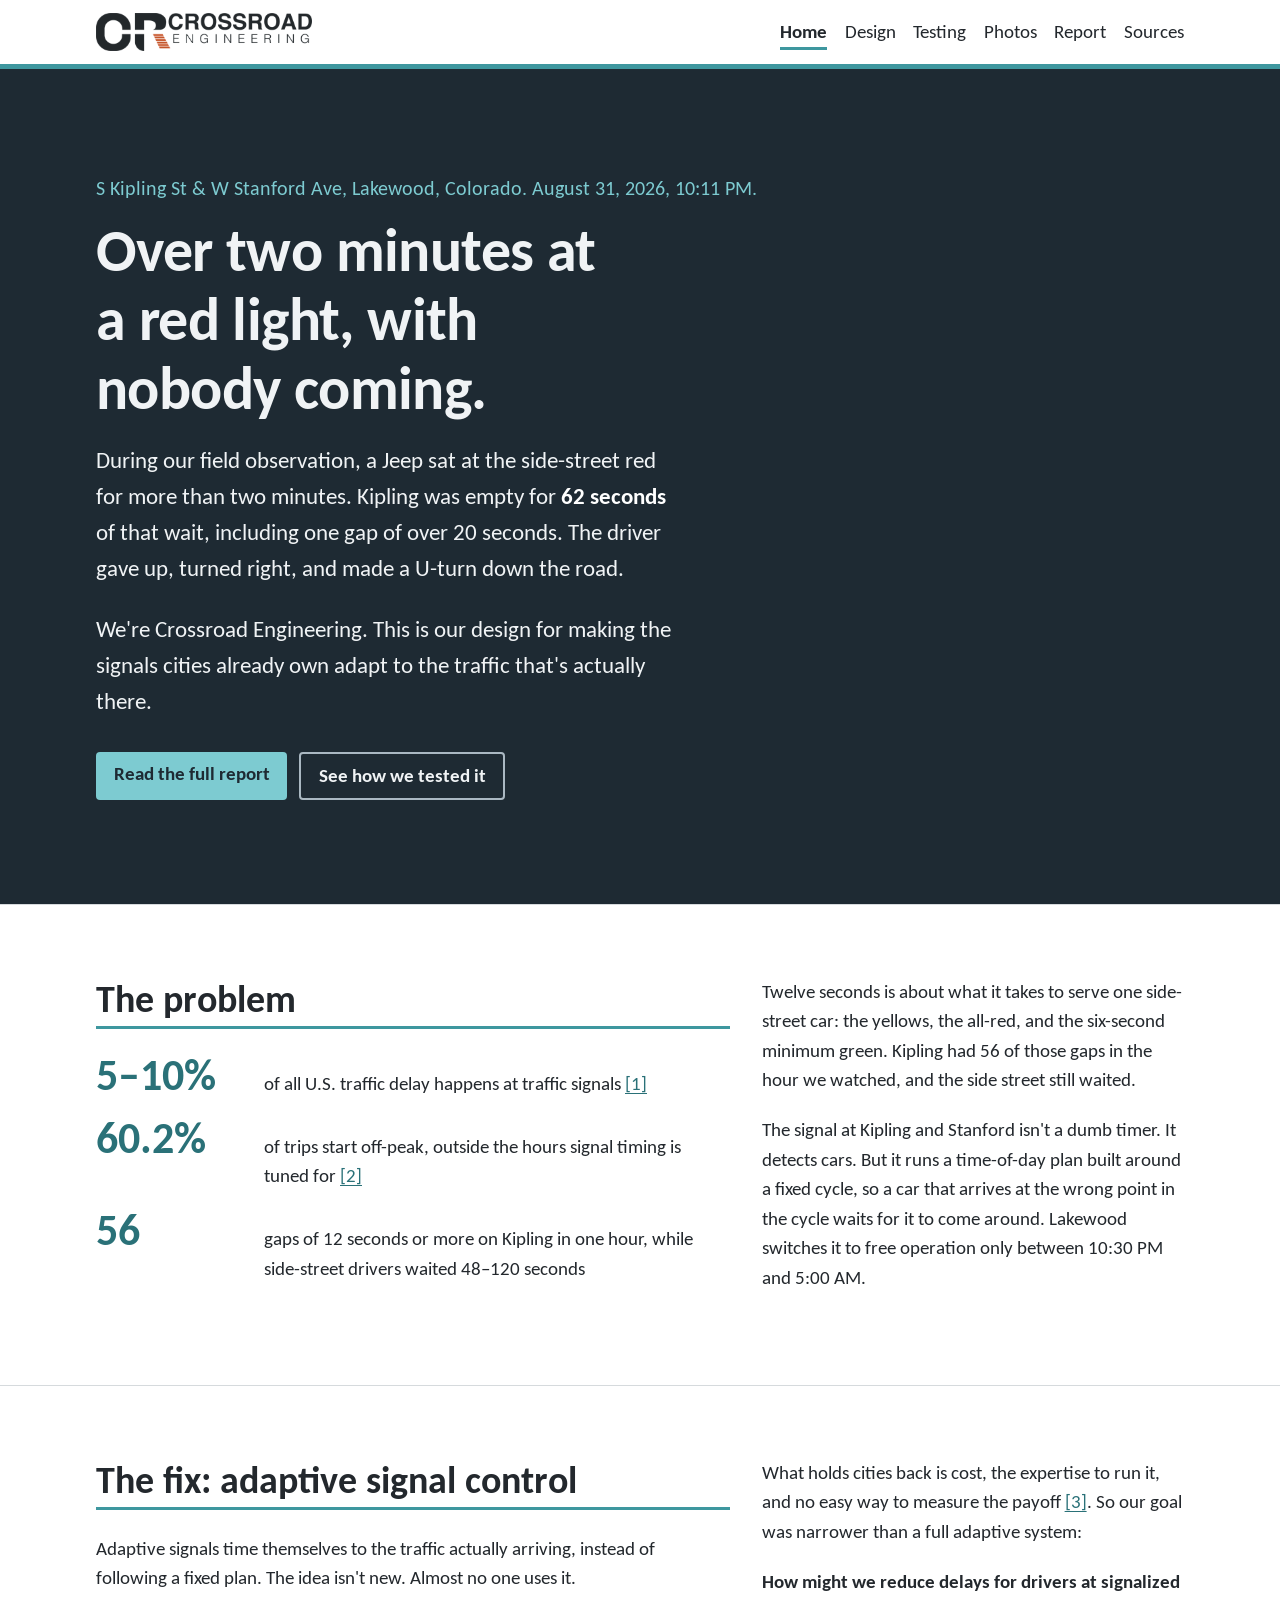
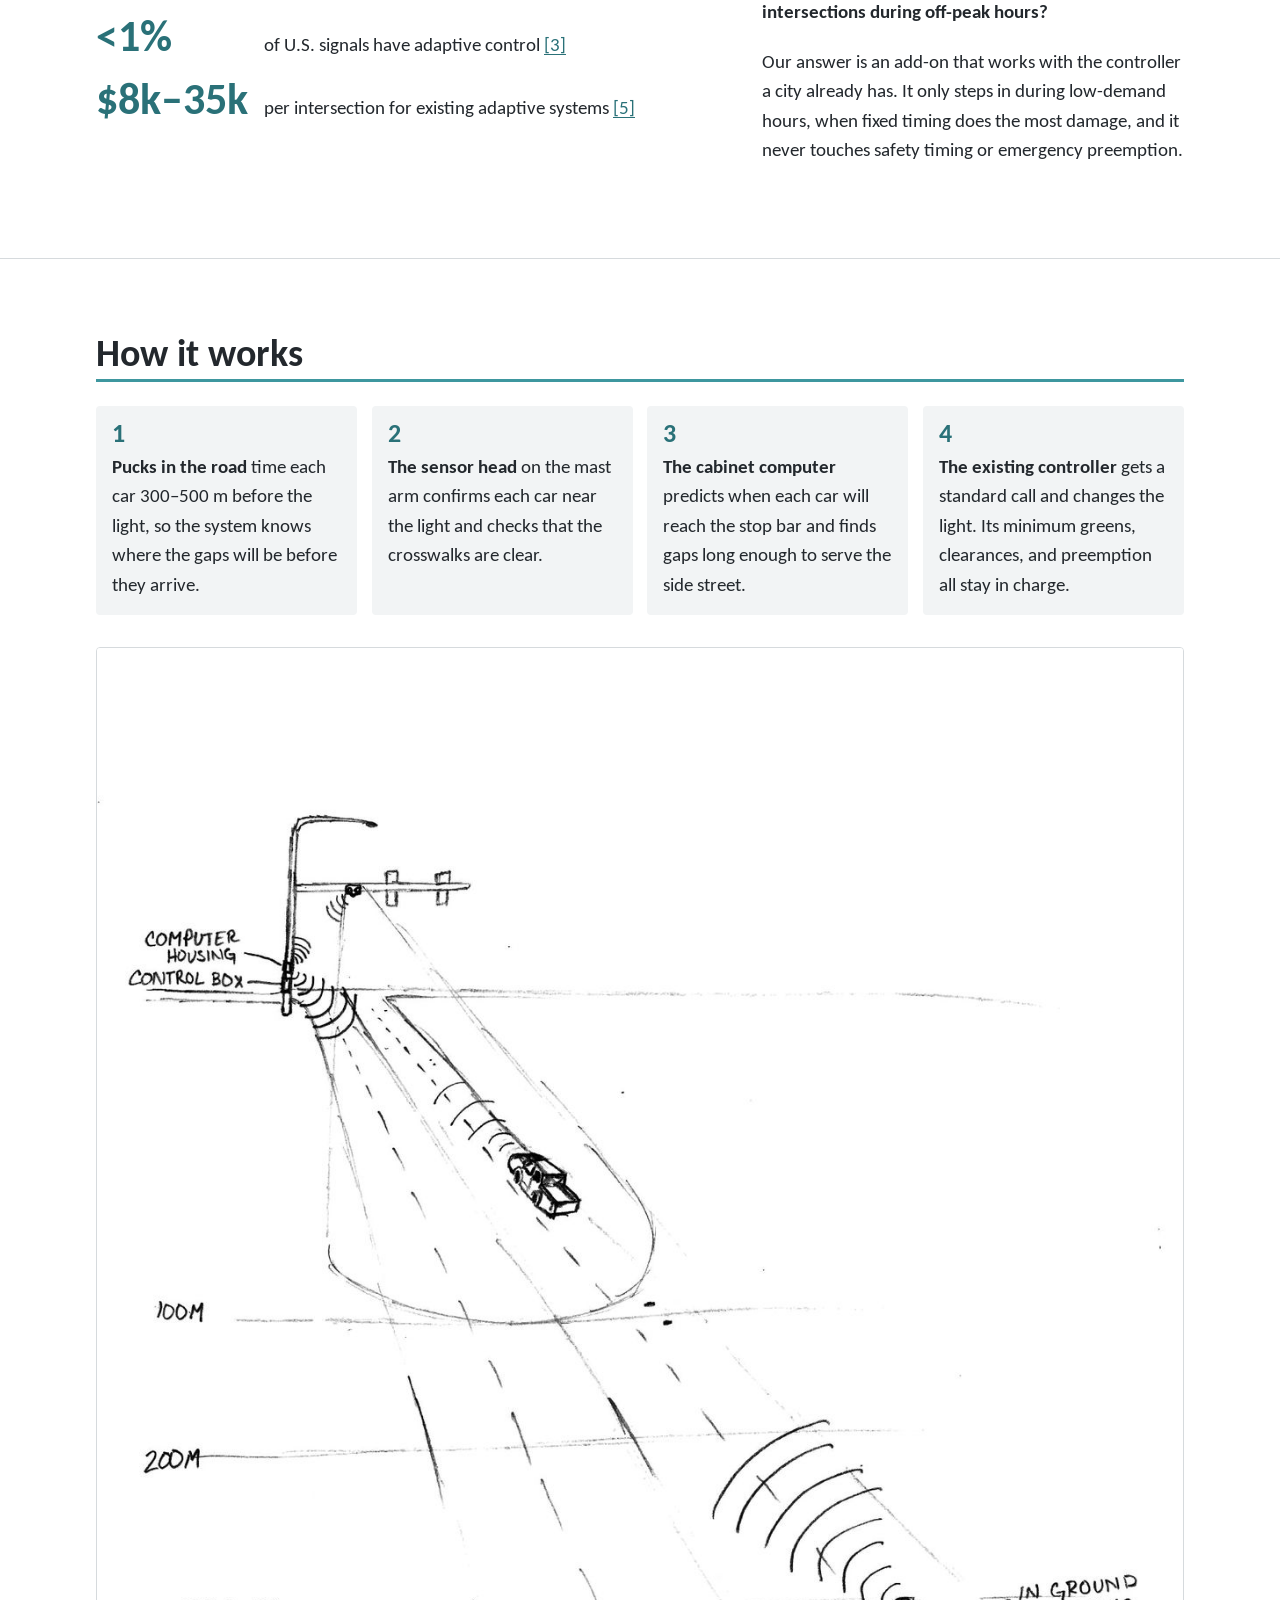
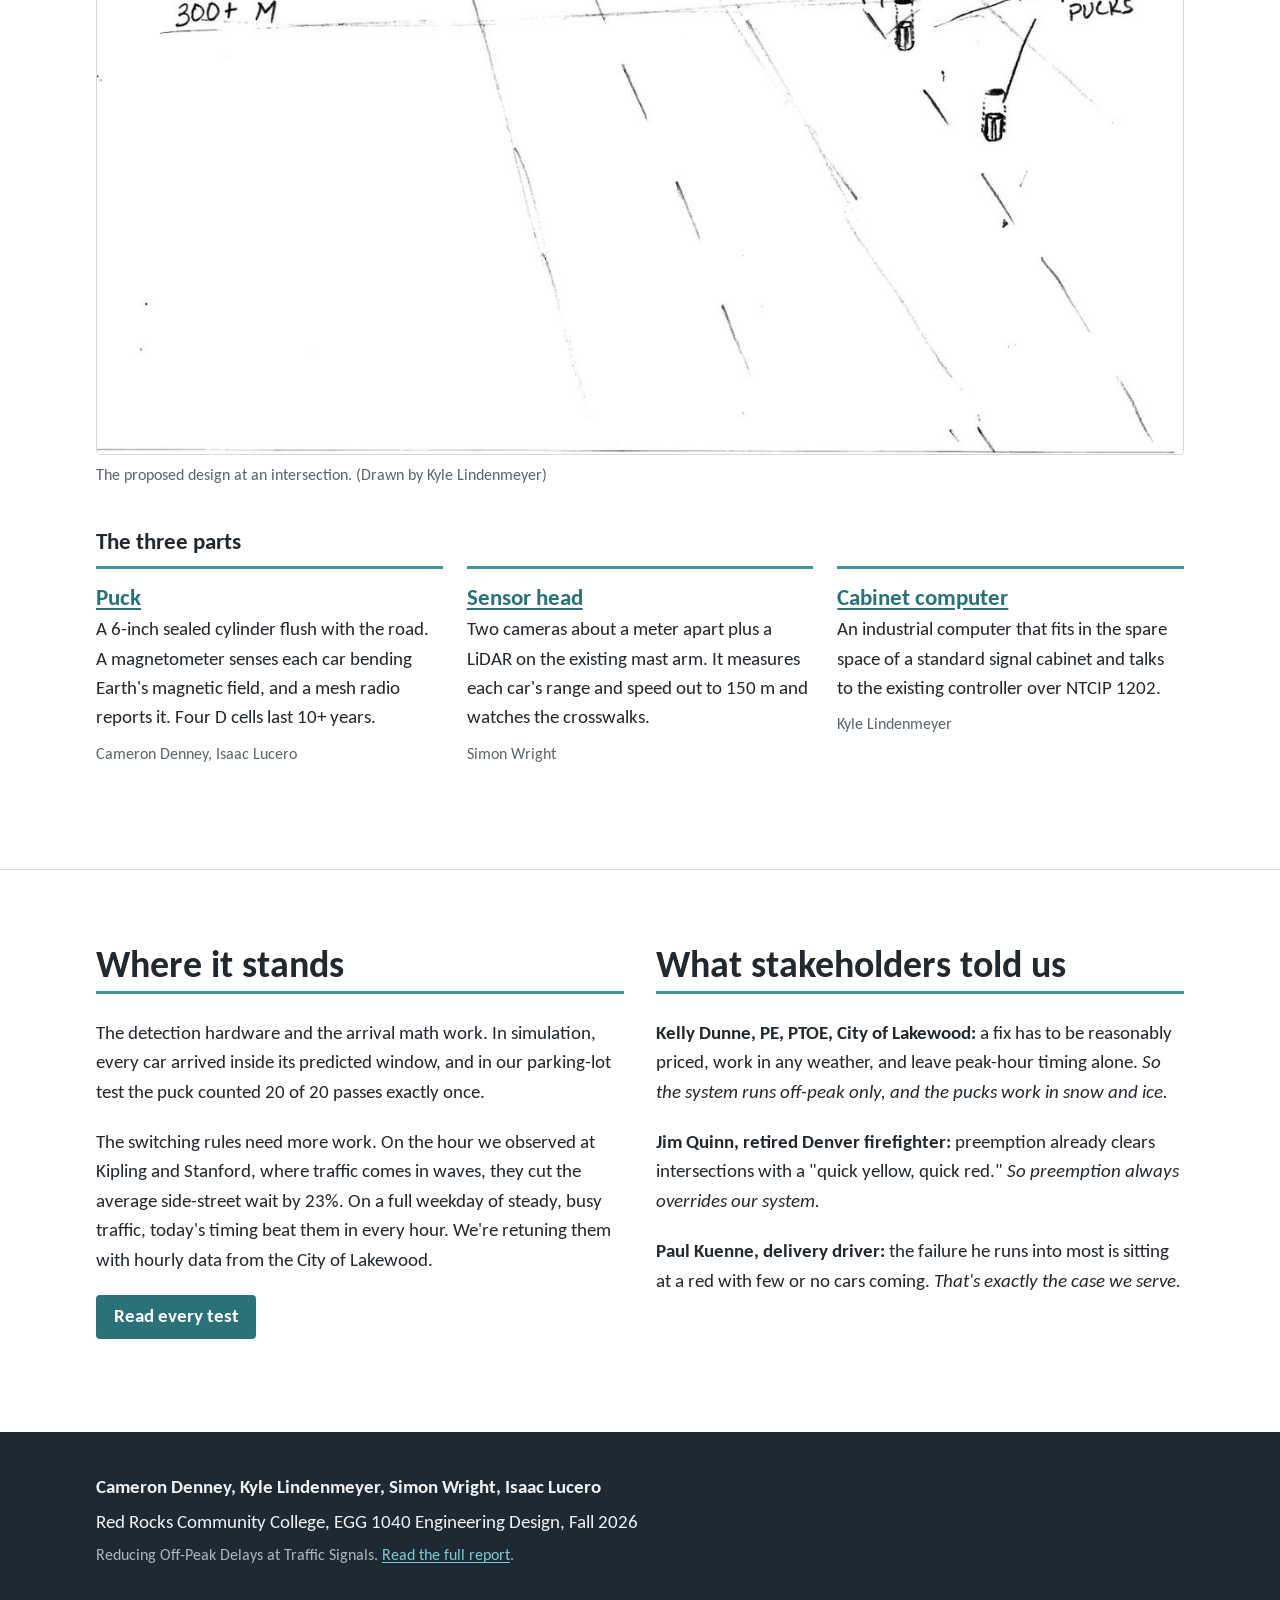
==== index.html @ 7c09c802 "Add project site Built site, then added information from report" ====
<!DOCTYPE html>
<html lang="en">
<head>
<meta charset="utf-8">
<meta name="viewport" content="width=device-width, initial-scale=1">
<title>Crossroad Engineering: Reducing Off-Peak Delays at Traffic Signals</title>
<meta name="description" content="A low-cost add-on that makes existing traffic signals adaptive during off-peak hours.">
<link rel="stylesheet" href="assets/css/style.css">
<link rel="icon" href="assets/img/favicon.png" type="image/png">
</head>
<body>
<a href="#main" class="skip">Skip to content</a>
<header class="site-header">
  <div class="wrap">
    <a class="brand" href="index.html"><img src="assets/img/team-logo.png" alt="Crossroad Engineering, home" width="640" height="114"></a>
    <nav class="site-nav" aria-label="Main">
      <ul>
        <li><a href="index.html" aria-current="page">Home</a></li>
        <li><a href="design.html">Design</a></li>
        <li><a href="testing.html">Testing</a></li>
        <li><a href="gallery.html">Photos</a></li>
        <li><a href="report.html">Report</a></li>
        <li><a href="sources.html">Sources</a></li>
      </ul>
    </nav>
  </div>
</header>
<main id="main">
<!-- ============ HOME ============ -->
<section class="hero">
  <div class="wrap">
    <p class="when">S Kipling St &amp; W Stanford Ave, Lakewood, Colorado. August 31, 2026, 10:11 PM.</p>
    <h1>Over two minutes at a red light, with nobody coming.</h1>
    <p class="lede">During our field observation, a Jeep sat at the side-street red for more than two minutes. Kipling was empty for <strong>62 seconds</strong> of that wait, including one gap of over 20 seconds. The driver gave up, turned right, and made a U-turn down the road.</p>
    <p class="lede">We're Crossroad Engineering. This is our design for making the signals cities already own adapt to the traffic that's actually there.</p>
    <div class="hero-links">
      <a class="button" href="report.html">Read the full report</a>
      <a class="button secondary" href="testing.html">See how we tested it</a>
    </div>
  </div>
</section>

<section id="problem">
  <div class="wrap split wide-left">
    <div>
      <div class="rule-head"><h2>The problem</h2></div>
      <ul class="numbers">
        <li><b>5&ndash;10%</b> <span>of all U.S. traffic delay happens at traffic signals <a href="sources.html#ref-1">[1]</a></span></li>
        <li><b>60.2%</b> <span>of trips start off-peak, outside the hours signal timing is tuned for <a href="sources.html#ref-2">[2]</a></span></li>
        <li><b>56</b> <span>gaps of 12 seconds or more on Kipling in one hour, while side-street drivers waited 48&ndash;120 seconds</span></li>
      </ul>
    </div>
    <div class="text">
      <p>Twelve seconds is about what it takes to serve one side-street car: the yellows, the all-red, and the six-second minimum green. Kipling had 56 of those gaps in the hour we watched, and the side street still waited.</p>
      <p>The signal at Kipling and Stanford isn't a dumb timer. It detects cars. But it runs a time-of-day plan built around a fixed cycle, so a car that arrives at the wrong point in the cycle waits for it to come around. Lakewood switches it to free operation only between 10:30 PM and 5:00 AM.</p>
    </div>
  </div>
</section>

<section id="fix">
  <div class="wrap split wide-left">
    <div>
      <div class="rule-head"><h2>The fix: adaptive signal control</h2></div>
      <p class="text">Adaptive signals time themselves to the traffic actually arriving, instead of following a fixed plan. The idea isn't new. Almost no one uses it.</p>
      <ul class="numbers">
        <li><b>&lt;1%</b> <span>of U.S. signals have adaptive control <a href="sources.html#ref-3">[3]</a></span></li>
        <li><b>$8k&ndash;35k</b> <span>per intersection for existing adaptive systems <a href="sources.html#ref-5">[5]</a></span></li>
      </ul>
    </div>
    <div class="text">
      <p>What holds cities back is cost, the expertise to run it, and no easy way to measure the payoff <a href="sources.html#ref-3">[3]</a>. So our goal was narrower than a full adaptive system:</p>
      <p><strong>How might we reduce delays for drivers at signalized intersections during off-peak hours?</strong></p>
      <p>Our answer is an add-on that works with the controller a city already has. It only steps in during low-demand hours, when fixed timing does the most damage, and it never touches safety timing or emergency preemption.</p>
    </div>
  </div>
</section>

<section id="how">
  <div class="wrap">
    <div class="rule-head"><h2>How it works</h2></div>
    <ol class="flow">
      <li><strong>Pucks in the road</strong> time each car 300&ndash;500 m before the light, so the system knows where the gaps will be before they arrive.</li>
      <li><strong>The sensor head</strong> on the mast arm confirms each car near the light and checks that the crosswalks are clear.</li>
      <li><strong>The cabinet computer</strong> predicts when each car will reach the stop bar and finds gaps long enough to serve the side street.</li>
      <li><strong>The existing controller</strong> gets a standard call and changes the light. Its minimum greens, clearances, and preemption all stay in charge.</li>
    </ol>

    <figure style="margin-top:2rem">
      <a href="assets/photos/final-design-overview.jpg"><img src="assets/photos/final-design-overview.jpg" alt="Drawing of the intersection: pucks in the approach lane, the sensor head on the mast arm, and the signal cabinet at the corner" loading="lazy"></a>
      <figcaption>The proposed design at an intersection. (Drawn by Kyle Lindenmeyer)</figcaption>
    </figure>

    <h3 style="margin-top:2.5rem">The three parts</h3>
    <ul class="parts">
      <li>
        <h3><a href="design.html#puck">Puck</a></h3>
        <p>A 6-inch sealed cylinder flush with the road. A magnetometer senses each car bending Earth's magnetic field, and a mesh radio reports it. Four D cells last 10+ years.</p>
        <p class="who">Cameron Denney, Isaac Lucero</p>
      </li>
      <li>
        <h3><a href="design.html#fusion">Sensor head</a></h3>
        <p>Two cameras about a meter apart plus a LiDAR on the existing mast arm. It measures each car's range and speed out to 150 m and watches the crosswalks.</p>
        <p class="who">Simon Wright</p>
      </li>
      <li>
        <h3><a href="design.html#compute">Cabinet computer</a></h3>
        <p>An industrial computer that fits in the spare space of a standard signal cabinet and talks to the existing controller over NTCIP 1202.</p>
        <p class="who">Kyle Lindenmeyer</p>
      </li>
    </ul>
  </div>
</section>

<section id="status">
  <div class="wrap split">
    <div class="text">
      <div class="rule-head"><h2>Where it stands</h2></div>
      <p>The detection hardware and the arrival math work. In simulation, every car arrived inside its predicted window, and in our parking-lot test the puck counted 20 of 20 passes exactly once.</p>
      <p>The switching rules need more work. On the hour we observed at Kipling and Stanford, where traffic comes in waves, they cut the average side-street wait by 23%. On a full weekday of steady, busy traffic, today's timing beat them in every hour. We're retuning them with hourly data from the City of Lakewood.</p>
      <p><a class="button on-light" href="testing.html">Read every test</a></p>
    </div>
    <div class="text">
      <div class="rule-head"><h2>What stakeholders told us</h2></div>
      <p><strong>Kelly Dunne, PE, PTOE, City of Lakewood:</strong> a fix has to be reasonably priced, work in any weather, and leave peak-hour timing alone. <em>So the system runs off-peak only, and the pucks work in snow and ice.</em></p>
      <p><strong>Jim Quinn, retired Denver firefighter:</strong> preemption already clears intersections with a "quick yellow, quick red." <em>So preemption always overrides our system.</em></p>
      <p><strong>Paul Kuenne, delivery driver:</strong> the failure he runs into most is sitting at a red with few or no cars coming. <em>That's exactly the case we serve.</em></p>
    </div>
  </div>
</section>
</main>
<footer class="site-footer">
  <div class="wrap">
    <p class="names">Cameron Denney, Kyle Lindenmeyer, Simon Wright, Isaac Lucero</p>
    <p>Red Rocks Community College, EGG 1040 Engineering Design, Fall 2026</p>
    <p class="small">Reducing Off-Peak Delays at Traffic Signals. <a href="report.html">Read the full report</a>.</p>
  </div>
</footer>

</body>
</html>
---- assets/css/style.css ----
/* ============================================================
   Crossroad Engineering project site
   I kept the same look as the poster: the teal, the dark band,
   and Carlito (the free twin of Calibri). Most people will get
   here from the QR code on the poster, so I built everything for
   a phone screen first and let it widen out on a laptop.
   ============================================================ */

@import url("https://fonts.googleapis.com/css2?family=Carlito:ital,wght@0,400;0,700;1,400&display=swap");

:root {
  --teal: #3e979f;        /* the poster's header teal, for lines and fills */
  --teal-text: #2a7178;   /* darker teal for links. The poster teal is too light to read as text on white */
  --teal-fill: #dfeff0;
  --ink: #23282d;
  --muted: #5a646c;
  --soft: #f2f4f5;
  --line: #d6dadd;
  --band: #1e2a33;        /* same dark as the poster's bottom third */
  --band-text: #f0f3f5;
  --band-accent: #7dcbd1;
  --band-muted: #aab8c2;
  --red: #b53636;
  --green: #2e7d46;

  --measure: 42rem;       /* keeps lines around 70 characters so they're easy to read */
  --wide: 72rem;
  --gap: clamp(1rem, 4vw, 2rem);
}

* { box-sizing: border-box; }

html { -webkit-text-size-adjust: 100%; }

body {
  margin: 0;
  font-family: Carlito, Calibri, "Segoe UI", system-ui, sans-serif;
  font-size: 1.1875rem;            /* 19 px, since Calibri runs small */
  line-height: 1.55;
  color: var(--ink);
  background: #fff;
}

img, svg { max-width: 100%; height: auto; display: block; }

a { color: var(--teal-text); text-underline-offset: 0.15em; }
a:hover { color: var(--ink); }
:focus-visible { outline: 3px solid var(--teal); outline-offset: 3px; border-radius: 2px; }

h1, h2, h3, h4 { line-height: 1.15; margin: 0 0 0.5em; font-weight: 700; }
h1 { font-size: clamp(2.3rem, 7vw, 3.75rem); letter-spacing: -0.01em; }
h2 { font-size: clamp(1.75rem, 4.5vw, 2.4rem); }
h3 { font-size: 1.45rem; }
h4 { font-size: 1.15rem; }
p, ul, ol, table, figure { margin: 0 0 1.1em; }
ul, ol { padding-left: 1.2em; }
li + li { margin-top: 0.3em; }

/* ---------- Layout ---------- */
.wrap { max-width: var(--wide); margin: 0 auto; padding: 0 var(--gap); }
.text { max-width: var(--measure); }

section { padding: clamp(2.5rem, 7vw, 4.5rem) 0; }
section + section { border-top: 1px solid var(--line); }

/* Same section header as the poster: bold, with the teal line under it */
.rule-head { border-bottom: 3px solid var(--teal); padding-bottom: 0.3rem; margin-bottom: 1.5rem; }
.rule-head h2, .rule-head h1 { margin: 0; }

/* ---------- Site header ---------- */
.site-header {
  border-bottom: 5px solid var(--teal);
  background: #fff;
}
.site-header .wrap {
  display: flex; flex-wrap: wrap; align-items: center; justify-content: space-between;
  gap: 0.5rem 1.5rem; padding-top: 0.8rem; padding-bottom: 0.8rem;
}
.brand { font-weight: 700; font-size: 1.25rem; color: var(--ink); text-decoration: none; }
.brand span { color: var(--muted); font-weight: 400; }
.site-nav ul { list-style: none; margin: 0; padding: 0; display: flex; flex-wrap: wrap; gap: 0.25rem 1.1rem; }
.site-nav li + li { margin-top: 0; }
.site-nav a { text-decoration: none; color: var(--ink); padding: 0.25rem 0; border-bottom: 3px solid transparent; }
.site-nav a:hover { border-bottom-color: var(--line); }
.site-nav a[aria-current="page"] { border-bottom-color: var(--teal); font-weight: 700; }

/* ---------- Home page opener ----------
   I wanted the Jeep from Kyle's field observation to be the first
   thing people see, big on the dark band like the poster's bottom
   third. Everything else on the site stays quiet next to it. */
.hero { background: var(--band); color: var(--band-text); padding: clamp(3rem, 10vw, 6.5rem) 0; border: 0; }
.hero .when { color: var(--band-accent); font-size: 1.25rem; margin-bottom: 0.75rem; }
.hero h1 { max-width: 18ch; margin-bottom: 1.25rem; }
.hero .lede { font-size: clamp(1.2rem, 2.6vw, 1.45rem); max-width: 36rem; color: var(--band-text); }
.hero .lede strong { color: #fff; }
.hero-links { display: flex; flex-wrap: wrap; gap: 0.75rem; margin-top: 2rem; }

.button {
  display: inline-block; padding: 0.65rem 1.1rem; border-radius: 4px;
  font-weight: 700; text-decoration: none; line-height: 1.2;
  background: var(--band-accent); color: var(--band);
}
.button:hover { background: #fff; color: var(--band); }
.button.secondary { background: transparent; color: var(--band-text); border: 2px solid var(--band-muted); }
.button.secondary:hover { border-color: #fff; color: #fff; }
.button.on-light { background: var(--teal-text); color: #fff; }
.button.on-light:hover { background: var(--ink); color: #fff; }

/* ---------- Big-number rows, same idea as the poster ---------- */
.numbers { list-style: none; padding: 0; margin: 0 0 1.5rem; display: grid; gap: 1.1rem; }
.numbers li { display: grid; grid-template-columns: 8rem 1fr; gap: 1rem; align-items: baseline; margin: 0; }
.numbers b { font-size: clamp(2rem, 6vw, 2.75rem); line-height: 1; color: var(--teal-text); white-space: nowrap; }

/* ---------- Two-column blocks ---------- */
.split { display: grid; gap: var(--gap); }
@media (min-width: 52rem) {
  .split { grid-template-columns: 1fr 1fr; align-items: start; }
  .split.wide-left { grid-template-columns: 3fr 2fr; }
}

/* ---------- The three subsystems ---------- */
.parts { display: grid; gap: 1.5rem; list-style: none; padding: 0; }
@media (min-width: 52rem) { .parts { grid-template-columns: repeat(3, 1fr); } }
.parts li { margin: 0; padding-top: 0.9rem; border-top: 3px solid var(--teal); }
.parts h3 { margin-bottom: 0.25rem; }
.parts p { margin-bottom: 0.6rem; }
.parts .who { color: var(--muted); font-size: 1rem; }

/* How it works is an actual sequence (road, light, computer, controller),
   so this list is numbered */
.flow { counter-reset: step; list-style: none; padding: 0; display: grid; gap: 0.9rem; }
@media (min-width: 52rem) { .flow { grid-template-columns: repeat(4, 1fr); } }
.flow li { counter-increment: step; margin: 0; padding: 0.9rem 1rem 1rem; background: var(--soft); border-radius: 4px; }
.flow li::before { content: counter(step); display: block; font-weight: 700; font-size: 1.6rem; color: var(--teal-text); line-height: 1; margin-bottom: 0.35rem; }

/* ---------- Figures ---------- */
figure { margin: 0 0 1.75rem; }
figcaption { font-size: 1rem; color: var(--muted); margin-top: 0.5rem; max-width: var(--measure); }
.figure-row { display: grid; gap: 1rem; }
@media (min-width: 40rem) { .figure-row { grid-template-columns: repeat(auto-fit, minmax(16rem, 1fr)); } }
.sketch { background: #fff; border: 1px solid var(--line); border-radius: 4px; padding: 1rem; }

/* Gray box with a file name, for a photo we haven't added yet */
.ph {
  aspect-ratio: 4 / 3; display: grid; place-items: center; text-align: center; padding: 1rem;
  background: var(--soft); border: 2px dashed var(--line); border-radius: 4px;
  color: var(--muted); font-size: 1rem; word-break: break-word;
}

/* ---------- Tables ---------- */
.table-scroll { overflow-x: auto; margin: 0 0 1.5rem; -webkit-overflow-scrolling: touch; }
table { border-collapse: collapse; width: 100%; font-size: 1.0625rem; margin: 0; }
caption { text-align: left; font-weight: 700; padding-bottom: 0.5rem; }
th, td { text-align: left; vertical-align: top; padding: 0.5rem 0.75rem 0.5rem 0; border-bottom: 1px solid var(--line); }
thead th { border-bottom: 2px solid var(--ink); }
td.num, th.num { text-align: right; white-space: nowrap; }
.met { color: var(--green); font-weight: 700; }
.not-met { color: var(--red); font-weight: 700; }

/* ---------- Test write-ups ---------- */
.test-index { columns: 2 16rem; column-gap: 2rem; padding-left: 1.2em; }
.test-index li { break-inside: avoid; }
.test { scroll-margin-top: 1rem; }
.test-meta { color: var(--muted); margin-top: -0.25rem; }
.test h3 { margin-top: 2rem; }
.outcome { background: var(--teal-fill); border-left: 5px solid var(--teal); padding: 1rem 1.25rem; margin: 0 0 1.5rem; border-radius: 0 4px 4px 0; }
.outcome p:last-child, .outcome ul:last-child { margin-bottom: 0; }
.status { display: inline-block; font-size: 1rem; font-weight: 700; padding: 0.1rem 0.55rem; border-radius: 3px; background: var(--soft); color: var(--muted); }
.status.done { background: var(--teal-fill); color: var(--teal-text); }

/* Yellow-edged note for something we're still working on */
.note { border: 1px solid var(--line); border-left: 5px solid #d6961e; padding: 0.9rem 1.1rem; border-radius: 0 4px 4px 0; background: #fffaf0; }
.note p:last-child { margin-bottom: 0; }

/* ---------- Gallery ---------- */
.gallery { display: grid; gap: 1rem; grid-template-columns: repeat(auto-fill, minmax(min(100%, 17rem), 1fr)); list-style: none; padding: 0; }
.gallery li { margin: 0; }
.gallery a { display: block; color: inherit; text-decoration: none; }
.gallery img { aspect-ratio: 4 / 3; object-fit: cover; width: 100%; border-radius: 4px; background: var(--soft); }
.gallery figcaption { font-size: 0.95rem; }
.gallery-group { margin-top: 2.5rem; }

dialog.viewer { border: 0; padding: 0; max-width: min(96vw, 80rem); background: transparent; }
dialog.viewer::backdrop { background: rgba(30, 42, 51, 0.92); }
dialog.viewer img { max-height: 82vh; width: auto; margin: 0 auto; border-radius: 4px; }
dialog.viewer p { color: var(--band-text); text-align: center; margin: 0.75rem 0 0; }
dialog.viewer button { position: fixed; top: 1rem; right: 1rem; font: inherit; font-weight: 700; padding: 0.4rem 0.9rem; border: 0; border-radius: 4px; background: var(--band-text); color: var(--band); cursor: pointer; }

/* ---------- Report viewer ---------- */
.pdf-frame { width: 100%; height: 85vh; border: 1px solid var(--line); border-radius: 4px; }
@media (max-width: 40rem) { .pdf-frame { display: none; } }  /* phones don't show PDFs well inline, so they get the download button */

/* ---------- Sources ---------- */
.refs { padding-left: 2.4em; }
.refs li { padding-left: 0.3em; }
.refs li::marker { font-weight: 700; color: var(--teal-text); }

/* ---------- Footer: the dark band ---------- */
.site-footer { background: var(--band); color: var(--band-text); padding: 2.5rem 0 3rem; margin-top: 0; }
.site-footer a { color: var(--band-accent); }
.site-footer p { margin-bottom: 0.4rem; }
.site-footer .names { font-weight: 700; }
.site-footer .small { color: var(--band-muted); font-size: 1rem; }

.todo { color: var(--red); font-weight: 700; }

@media (prefers-reduced-motion: reduce) {
  * { scroll-behavior: auto !important; transition: none !important; }
}
@media print {
  .site-nav, .hero-links, .pdf-frame { display: none; }
  .hero, .site-footer { background: #fff; color: var(--ink); }
}

/* Skip link for anyone using a keyboard. It stays hidden until you tab to it */
.skip { position: absolute; left: -999px; top: 0; background: var(--ink); color: #fff; padding: 0.5rem 1rem; z-index: 10; }
.skip:focus { left: 0.5rem; top: 0.5rem; }

/* Our logo in the header */
.brand img { height: 2.4rem; width: auto; }
@media (max-width: 30rem) { .brand img { height: 2rem; } }

/* Figures link to the full-size image, so you can tap a plot to read it */
figure > a { display: block; border: 1px solid var(--line); border-radius: 4px; overflow: hidden; background: #fff; }
figure > a img { width: 100%; }
.gallery figure > img { border-radius: 4px; }

@media (min-width: 40rem) { .numbers li { grid-template-columns: 9.5rem 1fr; } }

/* Keeps a figure that's on its own from stretching across a wide screen */
.test > .wrap > figure { max-width: 52rem; }
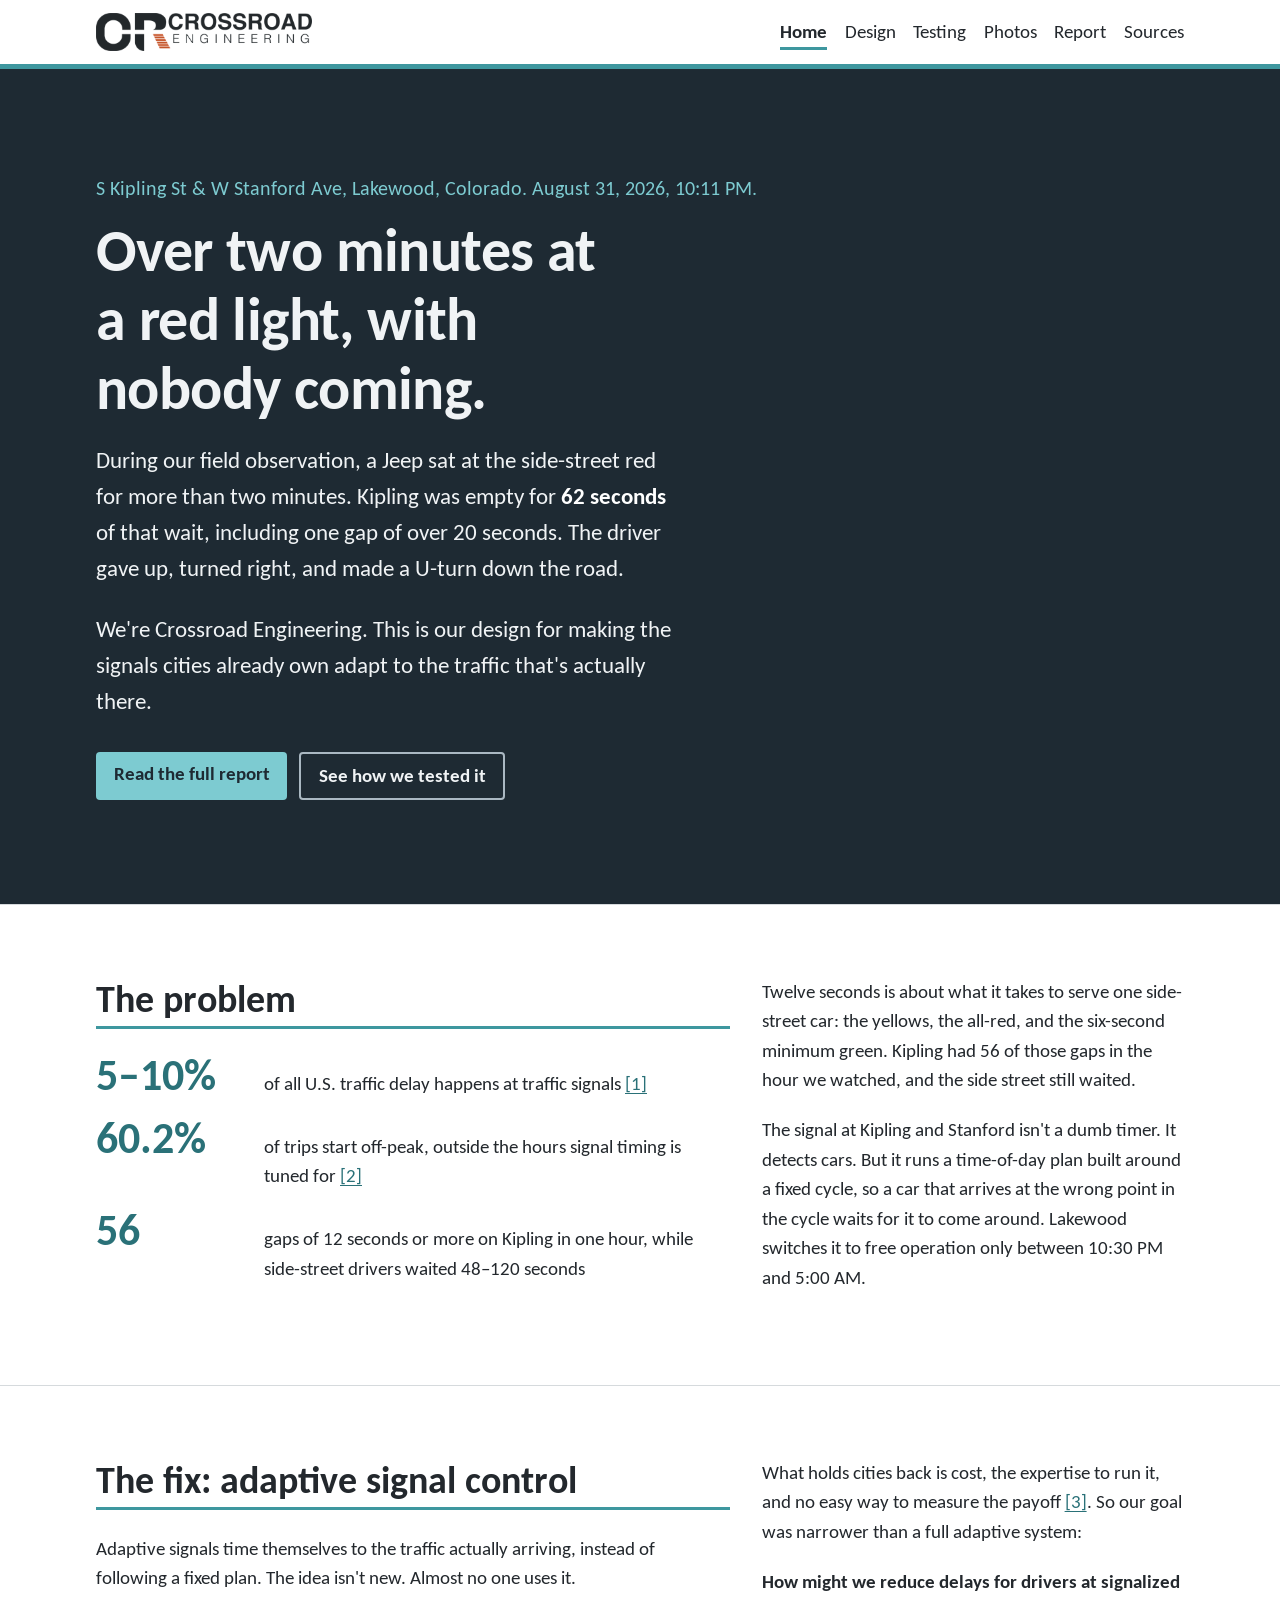
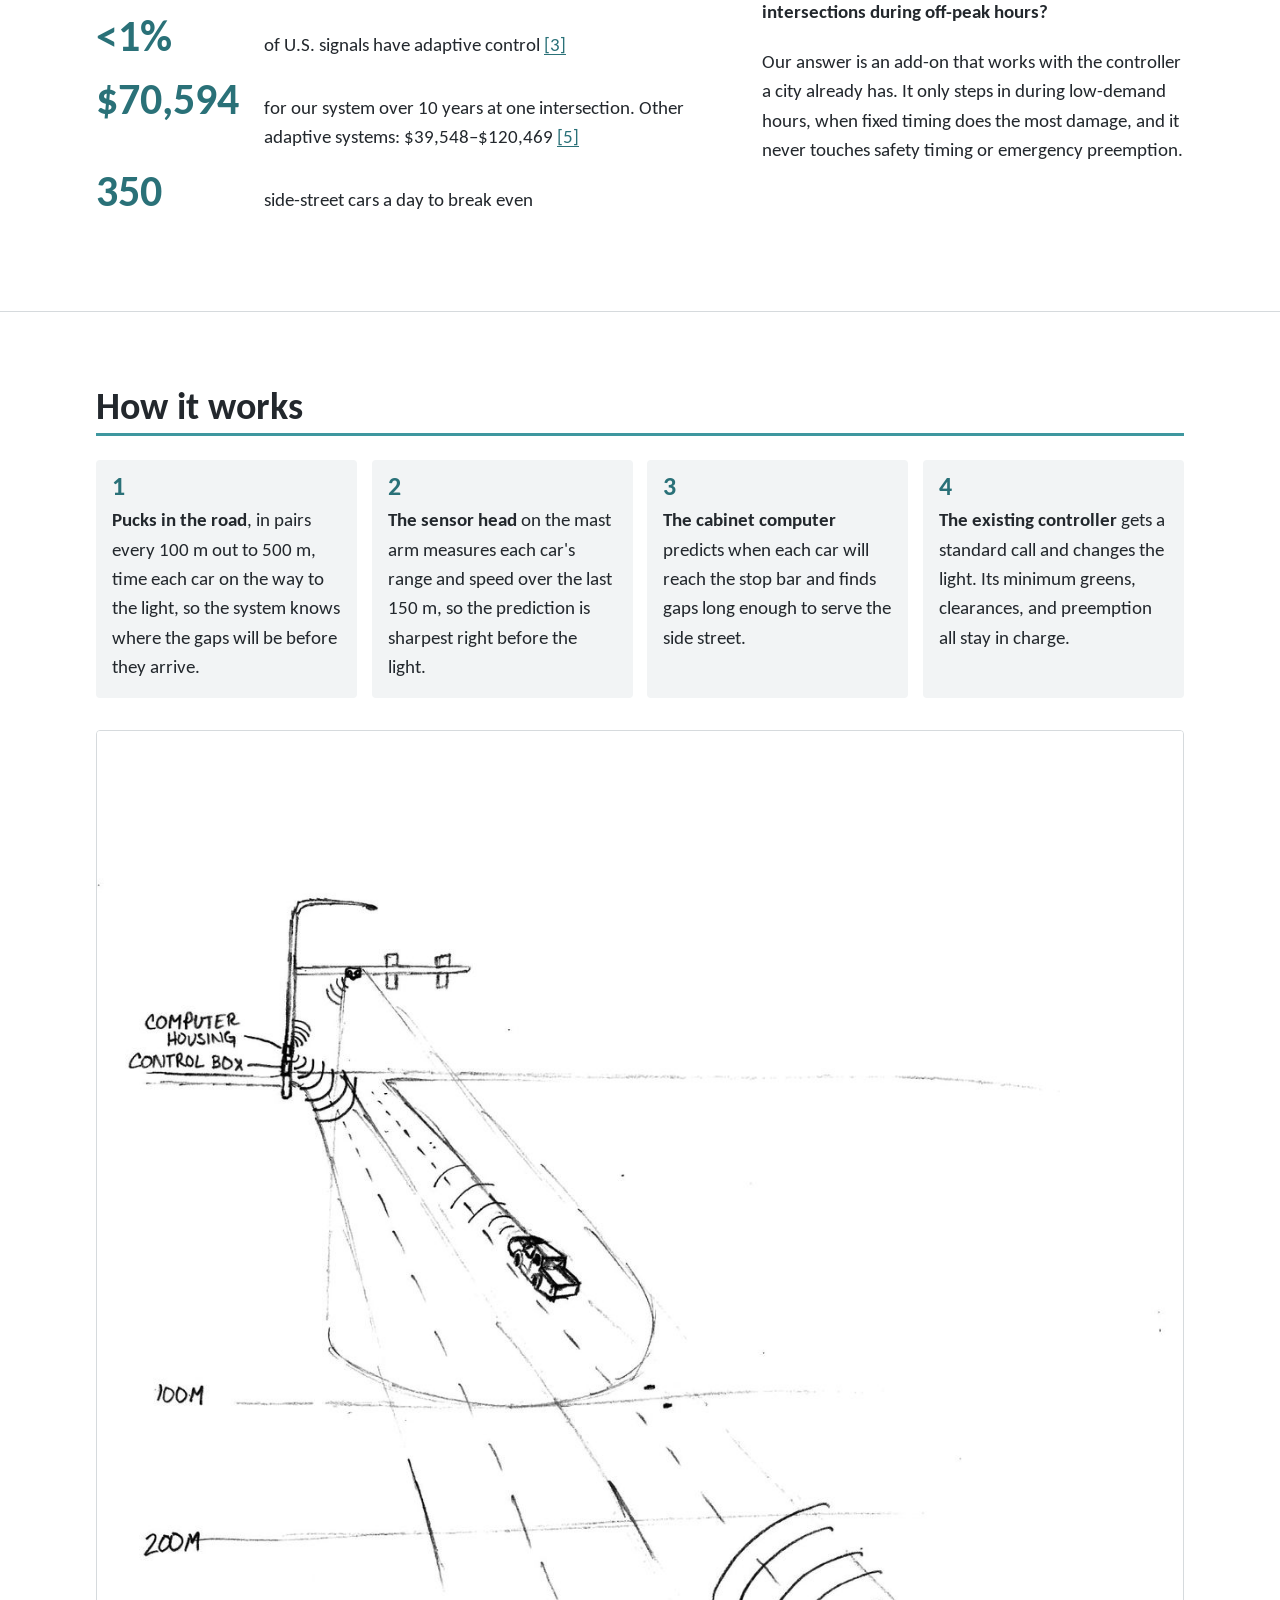
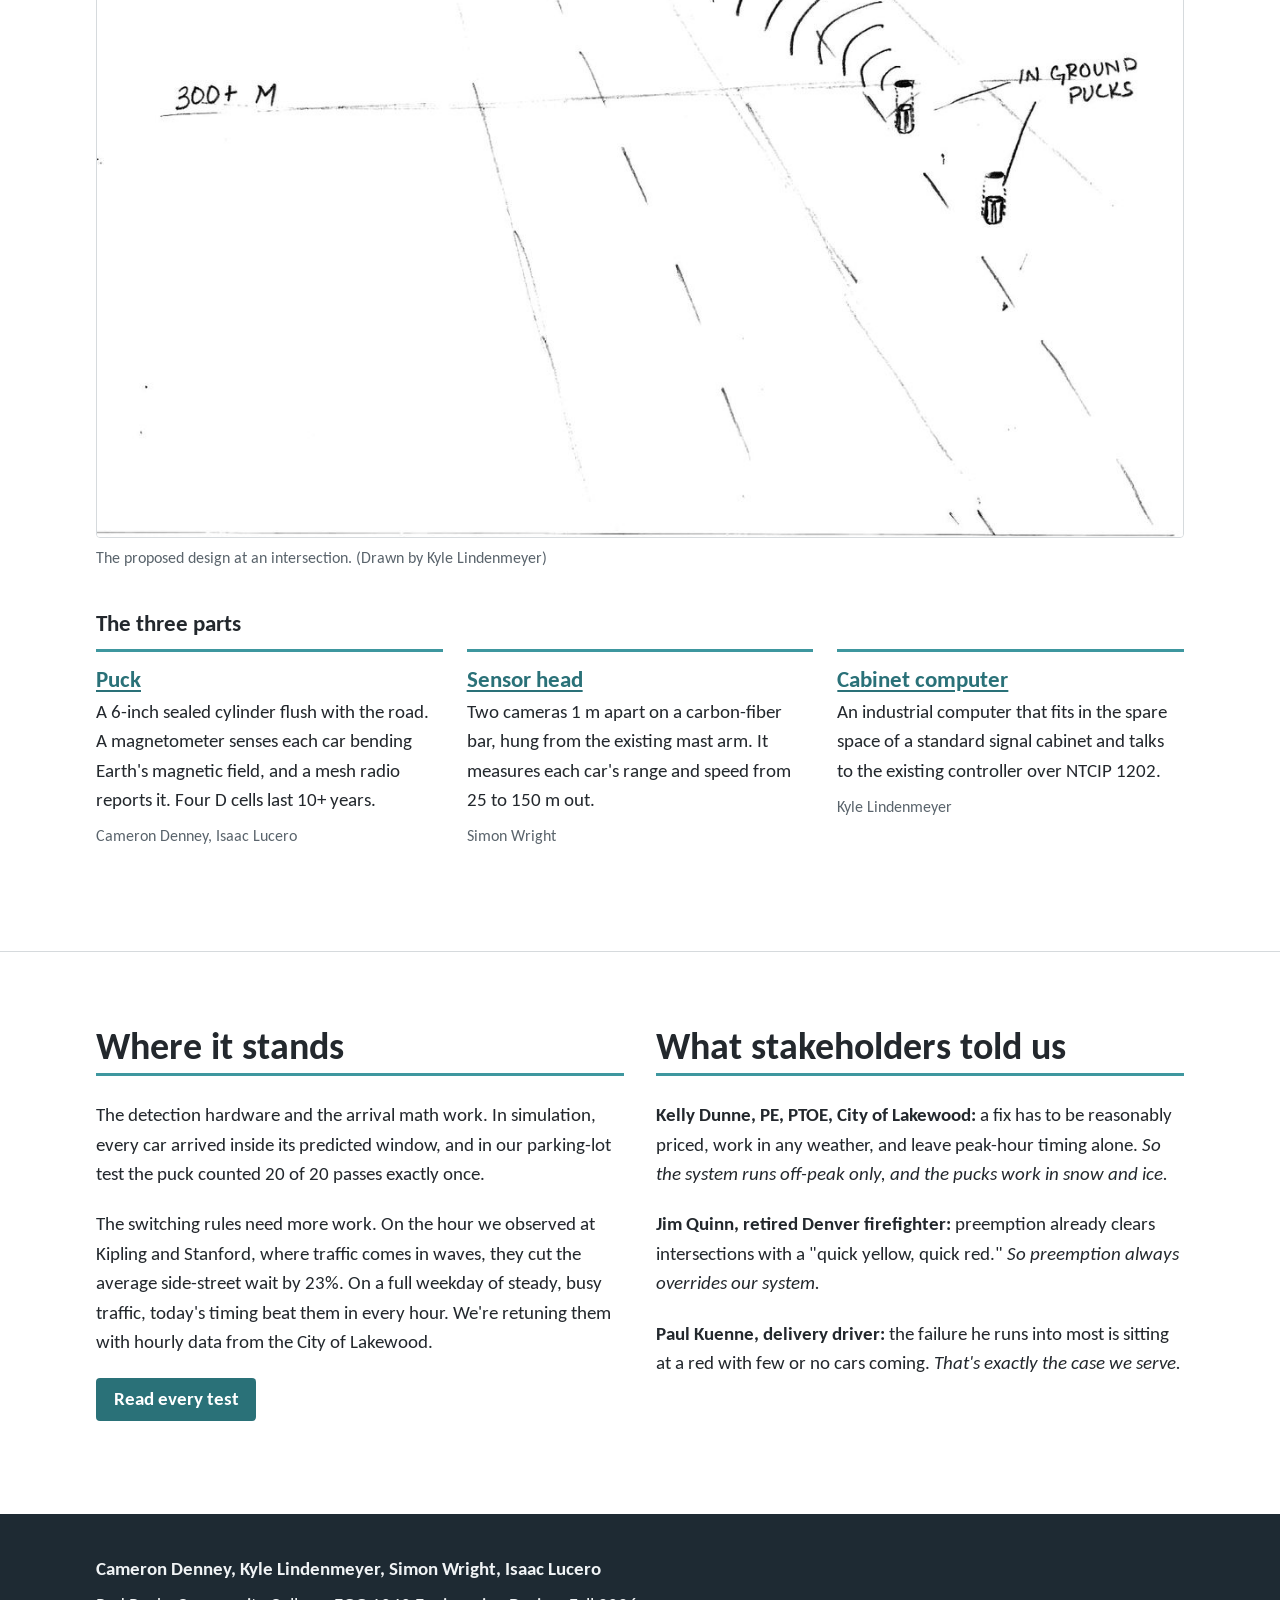
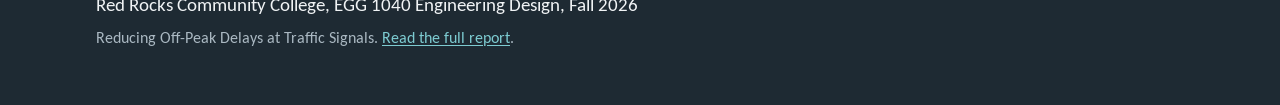
==== commit 4831eb06: "Updating with Mod 4 info" ====
--- a/index.html
+++ b/index.html
@@ -64,7 +64,8 @@
       <p class="text">Adaptive signals time themselves to the traffic actually arriving, instead of following a fixed plan. The idea isn't new. Almost no one uses it.</p>
       <ul class="numbers">
         <li><b>&lt;1%</b> <span>of U.S. signals have adaptive control <a href="sources.html#ref-3">[3]</a></span></li>
-        <li><b>$8k&ndash;35k</b> <span>per intersection for existing adaptive systems <a href="sources.html#ref-5">[5]</a></span></li>
+        <li><b>$70,594</b> <span>for our system over 10 years at one intersection. Other adaptive systems: $39,548&ndash;$120,469 <a href="sources.html#ref-5">[5]</a></span></li>
+        <li><b>350</b> <span>side-street cars a day to break even</span></li>
       </ul>
     </div>
     <div class="text">
@@ -79,8 +80,8 @@
   <div class="wrap">
     <div class="rule-head"><h2>How it works</h2></div>
     <ol class="flow">
-      <li><strong>Pucks in the road</strong> time each car 300&ndash;500 m before the light, so the system knows where the gaps will be before they arrive.</li>
-      <li><strong>The sensor head</strong> on the mast arm confirms each car near the light and checks that the crosswalks are clear.</li>
+      <li><strong>Pucks in the road</strong>, in pairs every 100 m out to 500 m, time each car on the way to the light, so the system knows where the gaps will be before they arrive.</li>
+      <li><strong>The sensor head</strong> on the mast arm measures each car's range and speed over the last 150 m, so the prediction is sharpest right before the light.</li>
       <li><strong>The cabinet computer</strong> predicts when each car will reach the stop bar and finds gaps long enough to serve the side street.</li>
       <li><strong>The existing controller</strong> gets a standard call and changes the light. Its minimum greens, clearances, and preemption all stay in charge.</li>
     </ol>
@@ -99,7 +100,7 @@
       </li>
       <li>
         <h3><a href="design.html#fusion">Sensor head</a></h3>
-        <p>Two cameras about a meter apart plus a LiDAR on the existing mast arm. It measures each car's range and speed out to 150 m and watches the crosswalks.</p>
+        <p>Two cameras 1 m apart on a carbon-fiber bar, hung from the existing mast arm. It measures each car's range and speed from 25 to 150 m out.</p>
         <p class="who">Simon Wright</p>
       </li>
       <li>
